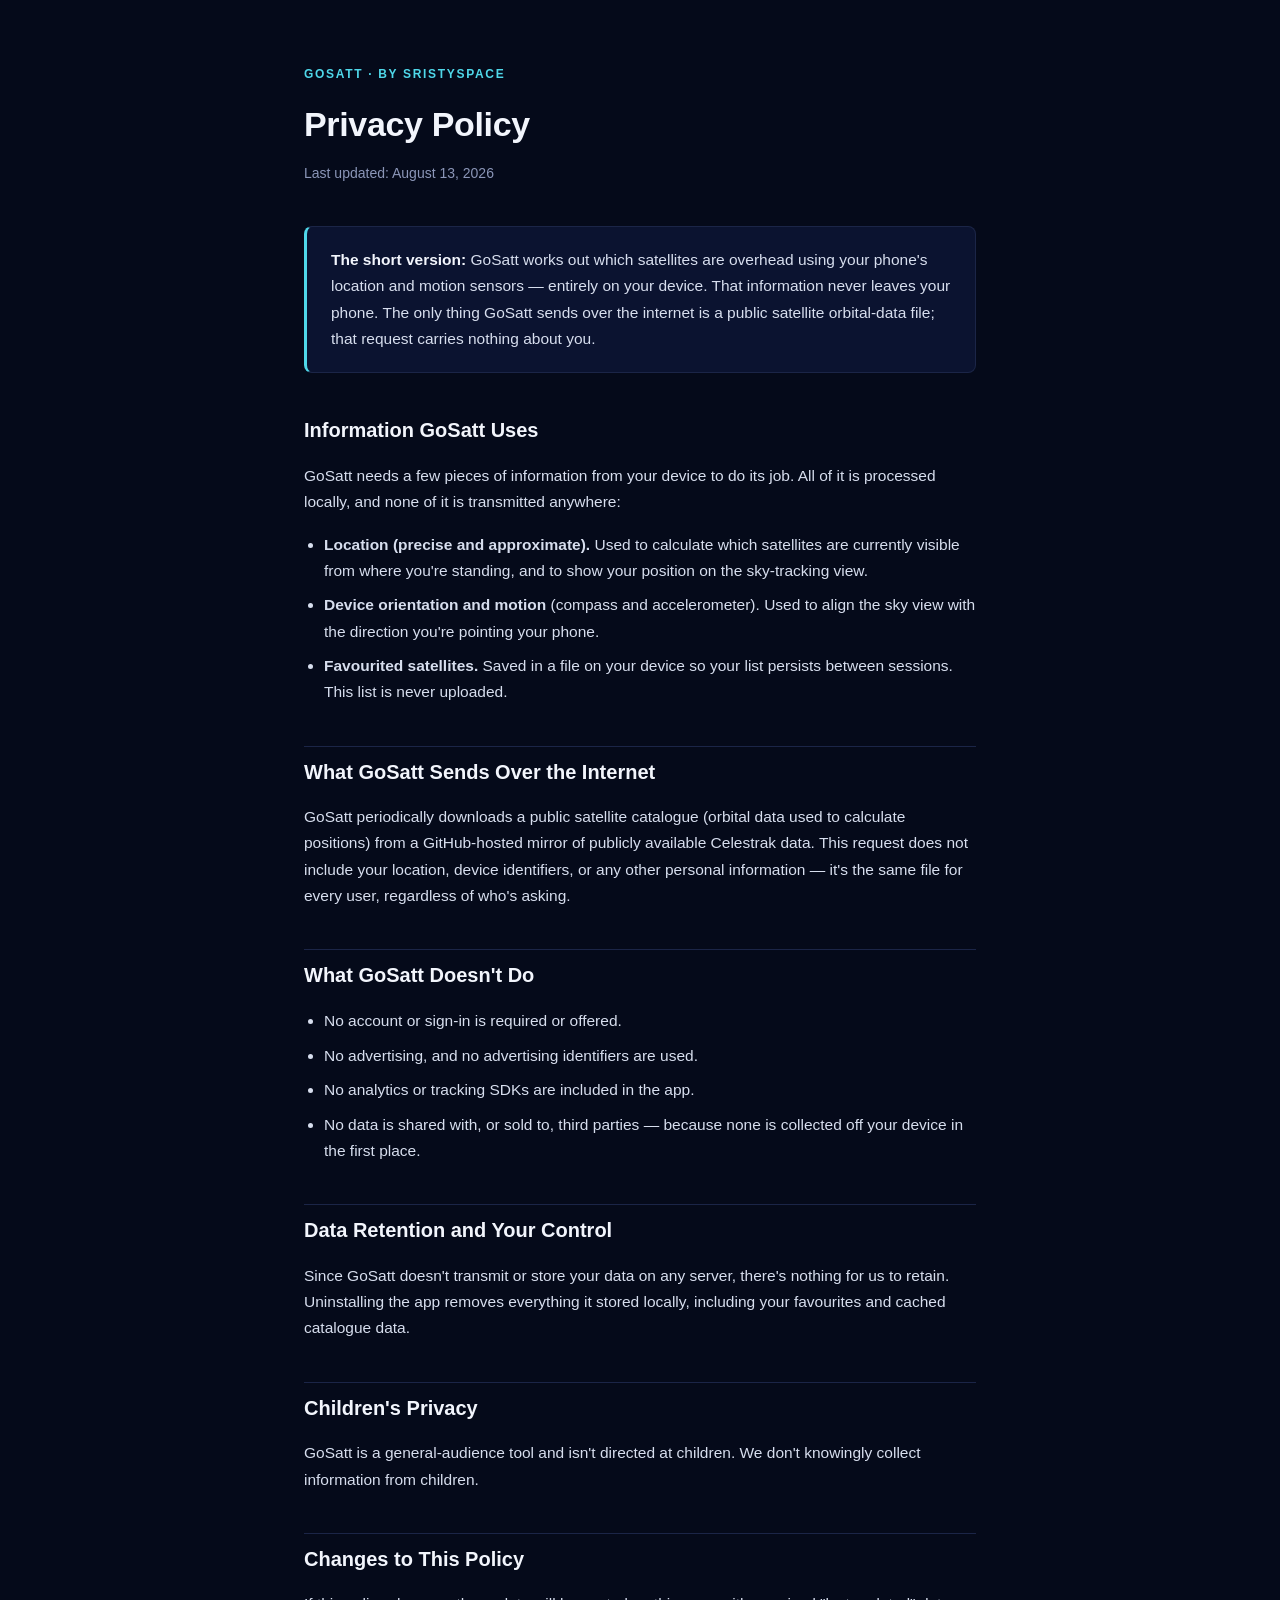
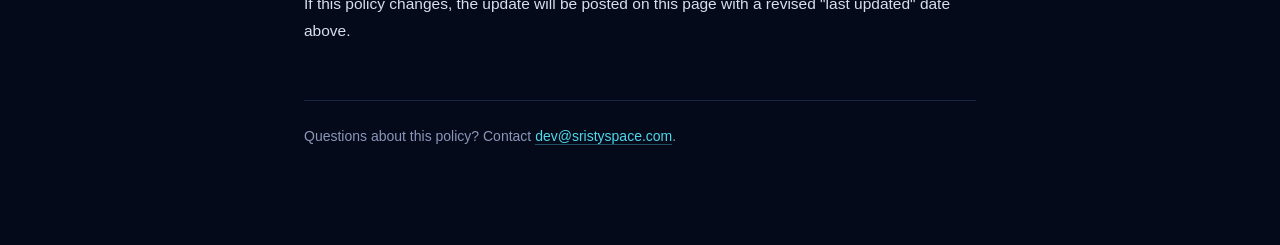
==== index.html @ cf812f9d "Add privacy policy page for GoSatt This file contains the privacy policy for GoSatt, detailing data " ====
<!DOCTYPE html>
<html lang="en">
<head>
<meta charset="UTF-8">
<meta name="viewport" content="width=device-width, initial-scale=1.0">
<title>GoSatt — Privacy Policy</title>
<style>
  :root {
    --bg: #050A1A;
    --panel: #0B1330;
    --text: #D7DEEE;
    --text-dim: #8B96B8;
    --accent: #4FD8EA;
    --border: #1B2547;
  }
  * { box-sizing: border-box; }
  body {
    margin: 0;
    background: var(--bg);
    color: var(--text);
    font-family: -apple-system, BlinkMacSystemFont, "Segoe UI", Roboto, Helvetica, Arial, sans-serif;
    line-height: 1.7;
    -webkit-font-smoothing: antialiased;
  }
  .wrap {
    max-width: 720px;
    margin: 0 auto;
    padding: 64px 24px 96px;
  }
  header { margin-bottom: 40px; }
  .eyebrow {
    text-transform: uppercase;
    letter-spacing: 0.14em;
    font-size: 12px;
    color: var(--accent);
    font-weight: 600;
    margin: 0 0 12px;
  }
  h1 {
    font-size: 34px;
    margin: 0 0 8px;
    color: #F2F5FC;
    letter-spacing: -0.01em;
  }
  .updated {
    color: var(--text-dim);
    font-size: 14px;
    margin: 0;
  }
  .callout {
    background: var(--panel);
    border: 1px solid var(--border);
    border-left: 3px solid var(--accent);
    border-radius: 8px;
    padding: 20px 24px;
    margin: 32px 0 40px;
    font-size: 16px;
  }
  .callout p { margin: 0; }
  .callout strong { color: #F2F5FC; }
  h2 {
    font-size: 20px;
    color: #F2F5FC;
    margin: 40px 0 12px;
    padding-top: 8px;
    border-top: 1px solid var(--border);
  }
  section:first-of-type h2 { border-top: none; padding-top: 0; }
  p, li { font-size: 15.5px; color: var(--text); }
  ul { padding-left: 20px; }
  li { margin-bottom: 8px; }
  a { color: var(--accent); text-decoration: none; border-bottom: 1px solid rgba(79,216,234,0.35); }
  a:hover { border-bottom-color: var(--accent); }
  footer {
    margin-top: 56px;
    padding-top: 24px;
    border-top: 1px solid var(--border);
    color: var(--text-dim);
    font-size: 14px;
  }
</style>
</head>
<body>
<div class="wrap">
  <header>
    <p class="eyebrow">GoSatt · by SristySpace</p>
    <h1>Privacy Policy</h1>
    <p class="updated">Last updated: August 13, 2026</p>
  </header>

  <div class="callout">
    <p><strong>The short version:</strong> GoSatt works out which satellites are overhead using your phone's location and motion sensors — entirely on your device. That information never leaves your phone. The only thing GoSatt sends over the internet is a public satellite orbital-data file; that request carries nothing about you.</p>
  </div>

  <section>
    <h2>Information GoSatt Uses</h2>
    <p>GoSatt needs a few pieces of information from your device to do its job. All of it is processed locally, and none of it is transmitted anywhere:</p>
    <ul>
      <li><strong>Location (precise and approximate).</strong> Used to calculate which satellites are currently visible from where you're standing, and to show your position on the sky-tracking view.</li>
      <li><strong>Device orientation and motion</strong> (compass and accelerometer). Used to align the sky view with the direction you're pointing your phone.</li>
      <li><strong>Favourited satellites.</strong> Saved in a file on your device so your list persists between sessions. This list is never uploaded.</li>
    </ul>
  </section>

  <section>
    <h2>What GoSatt Sends Over the Internet</h2>
    <p>GoSatt periodically downloads a public satellite catalogue (orbital data used to calculate positions) from a GitHub-hosted mirror of publicly available Celestrak data. This request does not include your location, device identifiers, or any other personal information — it's the same file for every user, regardless of who's asking.</p>
  </section>

  <section>
    <h2>What GoSatt Doesn't Do</h2>
    <ul>
      <li>No account or sign-in is required or offered.</li>
      <li>No advertising, and no advertising identifiers are used.</li>
      <li>No analytics or tracking SDKs are included in the app.</li>
      <li>No data is shared with, or sold to, third parties — because none is collected off your device in the first place.</li>
    </ul>
  </section>

  <section>
    <h2>Data Retention and Your Control</h2>
    <p>Since GoSatt doesn't transmit or store your data on any server, there's nothing for us to retain. Uninstalling the app removes everything it stored locally, including your favourites and cached catalogue data.</p>
  </section>

  <section>
    <h2>Children's Privacy</h2>
    <p>GoSatt is a general-audience tool and isn't directed at children. We don't knowingly collect information from children.</p>
  </section>

  <section>
    <h2>Changes to This Policy</h2>
    <p>If this policy changes, the update will be posted on this page with a revised "last updated" date above.</p>
  </section>

  <footer>
    Questions about this policy? Contact <a href="mailto:dev@sristyspace.com">dev@sristyspace.com</a>.
  </footer>
</div>
</body>
</html>
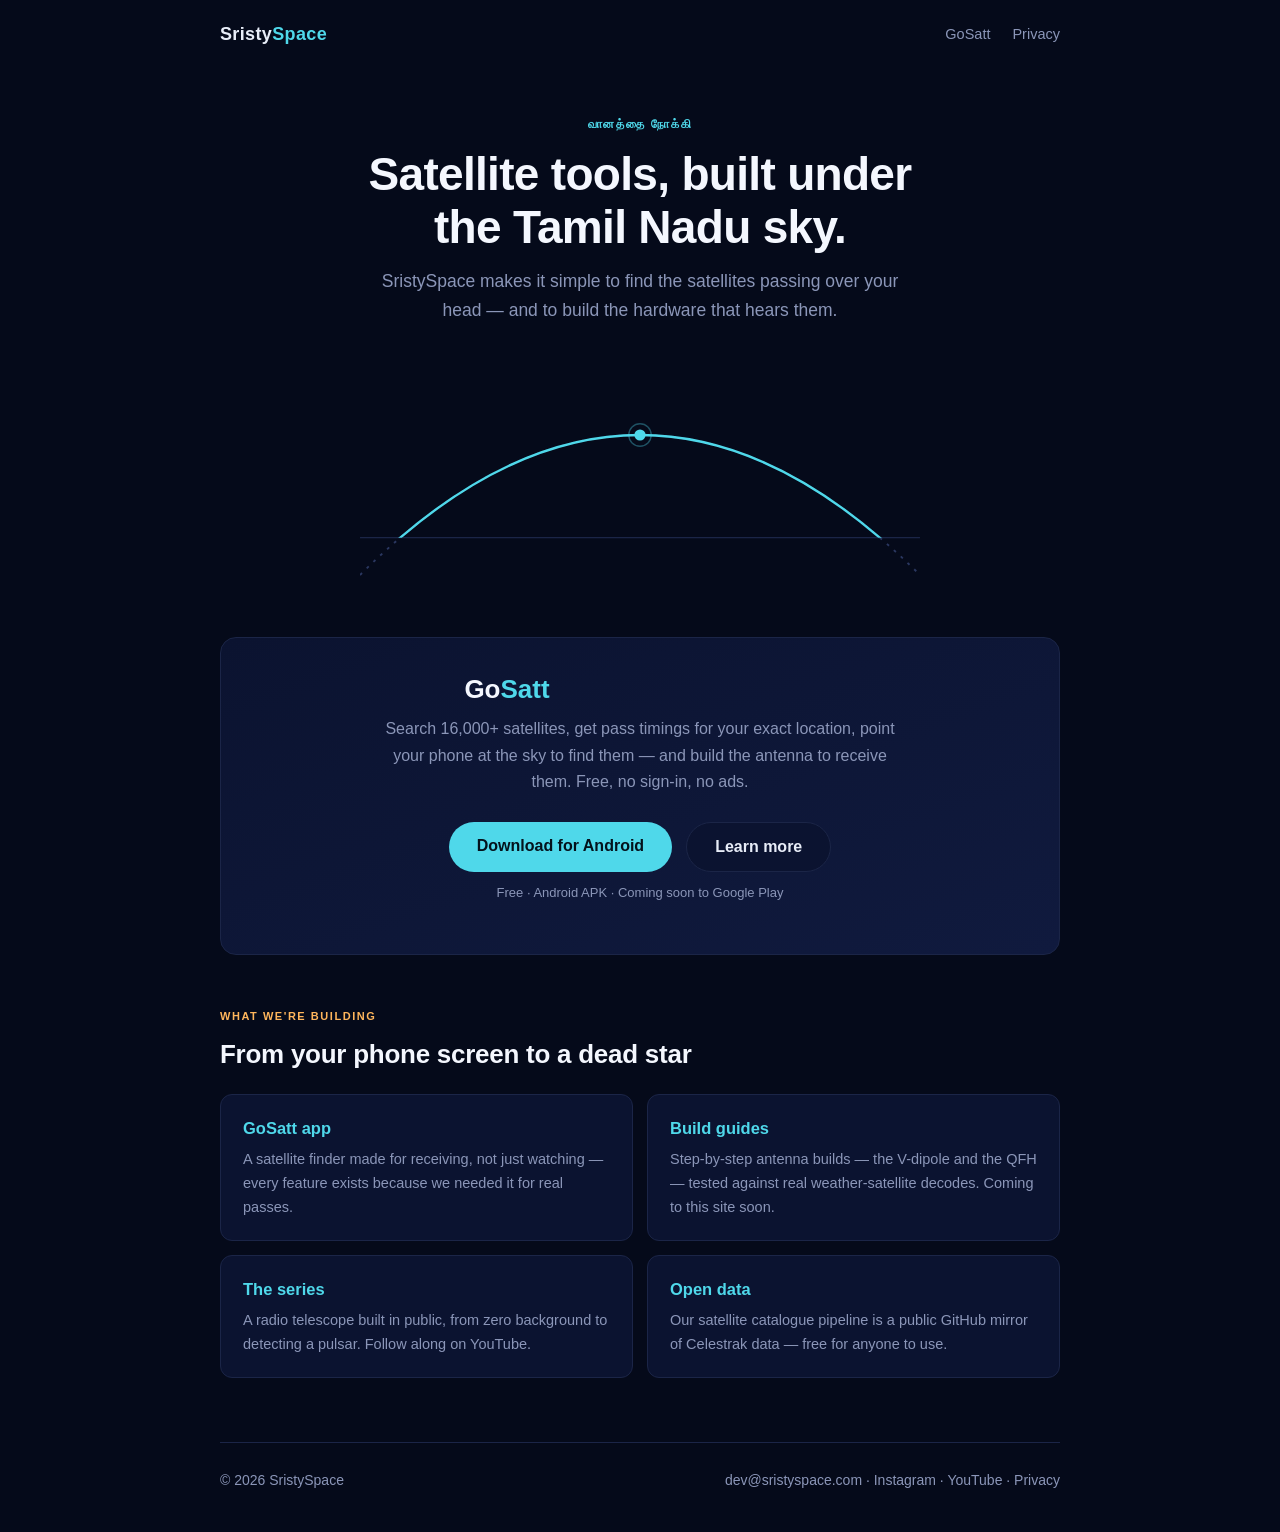
==== commit c8e89b42: "New SristySpace site: landing, GoSatt page, privacy policy" ====
--- a/index.html
+++ b/index.html
@@ -3,138 +3,103 @@
 <head>
 <meta charset="UTF-8">
 <meta name="viewport" content="width=device-width, initial-scale=1.0">
-<title>GoSatt — Privacy Policy</title>
-<style>
-  :root {
-    --bg: #050A1A;
-    --panel: #0B1330;
-    --text: #D7DEEE;
-    --text-dim: #8B96B8;
-    --accent: #4FD8EA;
-    --border: #1B2547;
-  }
-  * { box-sizing: border-box; }
-  body {
-    margin: 0;
-    background: var(--bg);
-    color: var(--text);
-    font-family: -apple-system, BlinkMacSystemFont, "Segoe UI", Roboto, Helvetica, Arial, sans-serif;
-    line-height: 1.7;
-    -webkit-font-smoothing: antialiased;
-  }
-  .wrap {
-    max-width: 720px;
-    margin: 0 auto;
-    padding: 64px 24px 96px;
-  }
-  header { margin-bottom: 40px; }
-  .eyebrow {
-    text-transform: uppercase;
-    letter-spacing: 0.14em;
-    font-size: 12px;
-    color: var(--accent);
-    font-weight: 600;
-    margin: 0 0 12px;
-  }
-  h1 {
-    font-size: 34px;
-    margin: 0 0 8px;
-    color: #F2F5FC;
-    letter-spacing: -0.01em;
-  }
-  .updated {
-    color: var(--text-dim);
-    font-size: 14px;
-    margin: 0;
-  }
-  .callout {
-    background: var(--panel);
-    border: 1px solid var(--border);
-    border-left: 3px solid var(--accent);
-    border-radius: 8px;
-    padding: 20px 24px;
-    margin: 32px 0 40px;
-    font-size: 16px;
-  }
-  .callout p { margin: 0; }
-  .callout strong { color: #F2F5FC; }
-  h2 {
-    font-size: 20px;
-    color: #F2F5FC;
-    margin: 40px 0 12px;
-    padding-top: 8px;
-    border-top: 1px solid var(--border);
-  }
-  section:first-of-type h2 { border-top: none; padding-top: 0; }
-  p, li { font-size: 15.5px; color: var(--text); }
-  ul { padding-left: 20px; }
-  li { margin-bottom: 8px; }
-  a { color: var(--accent); text-decoration: none; border-bottom: 1px solid rgba(79,216,234,0.35); }
-  a:hover { border-bottom-color: var(--accent); }
-  footer {
-    margin-top: 56px;
-    padding-top: 24px;
-    border-top: 1px solid var(--border);
-    color: var(--text-dim);
-    font-size: 14px;
-  }
-</style>
+<title>SristySpace — Satellite tools from Tamil Nadu</title>
+<meta name="description" content="SristySpace builds satellite tools and open hardware guides from Tamil Nadu. Download GoSatt — the free satellite finder and antenna builder app.">
+<meta name="theme-color" content="#050A1A">
+<meta property="og:title" content="SristySpace — Satellite tools from Tamil Nadu">
+<meta property="og:description" content="Download GoSatt — find satellites overhead, track them live, and build your own antenna.">
+<meta property="og:type" content="website">
+<link rel="stylesheet" href="styles.css">
 </head>
 <body>
 <div class="wrap">
-  <header>
-    <p class="eyebrow">GoSatt · by SristySpace</p>
-    <h1>Privacy Policy</h1>
-    <p class="updated">Last updated: August 13, 2026</p>
+
+  <nav>
+    <a class="wordmark" href="index.html">Sristy<span class="dot">Space</span></a>
+    <div class="nav-links">
+      <a href="gosatt.html">GoSatt</a>
+      <a href="privacy.html">Privacy</a>
+    </div>
+  </nav>
+
+  <header class="hero">
+    <span class="eyebrow" lang="ta">வானத்தை நோக்கி</span>
+    <h1>Satellite tools, built under<br>the Tamil Nadu sky.</h1>
+    <p class="lede">SristySpace makes it simple to find the satellites passing over your
+      head — and to build the hardware that hears them.</p>
+
+    <!-- The pass arc: same motif as GoSatt's sky tracker.
+         Dashed = below-horizon approach/descent tails, solid = the visible pass. -->
+    <svg class="arc" viewBox="0 0 600 250" aria-hidden="true" role="presentation">
+      <defs>
+        <clipPath id="aboveHorizon"><rect x="0" y="0" width="600" height="200"/></clipPath>
+      </defs>
+      <line x1="0" y1="200" x2="600" y2="200" stroke="#1B2547" stroke-width="1.5"/>
+      <path d="M 0 240 Q 300 -60 600 240" fill="none" stroke="#2A3760"
+            stroke-width="2" stroke-dasharray="3 7"/>
+      <path d="M 0 240 Q 300 -60 600 240" fill="none" stroke="#4FD8EA"
+            stroke-width="2.5" clip-path="url(#aboveHorizon)"/>
+      <circle class="sat-dot" cx="300" cy="90" r="6" fill="#4FD8EA"/>
+      <circle cx="300" cy="90" r="12" fill="none" stroke="#4FD8EA"
+              stroke-opacity="0.35" stroke-width="1.5"/>
+    </svg>
   </header>
 
-  <div class="callout">
-    <p><strong>The short version:</strong> GoSatt works out which satellites are overhead using your phone's location and motion sensors — entirely on your device. That information never leaves your phone. The only thing GoSatt sends over the internet is a public satellite orbital-data file; that request carries nothing about you.</p>
-  </div>
-
   <section>
-    <h2>Information GoSatt Uses</h2>
-    <p>GoSatt needs a few pieces of information from your device to do its job. All of it is processed locally, and none of it is transmitted anywhere:</p>
-    <ul>
-      <li><strong>Location (precise and approximate).</strong> Used to calculate which satellites are currently visible from where you're standing, and to show your position on the sky-tracking view.</li>
-      <li><strong>Device orientation and motion</strong> (compass and accelerometer). Used to align the sky view with the direction you're pointing your phone.</li>
-      <li><strong>Favourited satellites.</strong> Saved in a file on your device so your list persists between sessions. This list is never uploaded.</li>
-    </ul>
+    <div class="spotlight">
+      <p class="app-name">Go<span class="tt">Satt</span></p>
+      <p>Search 16,000+ satellites, get pass timings for your exact location,
+         point your phone at the sky to find them — and build the antenna
+         to receive them. Free, no sign-in, no ads.</p>
+      <div class="btn-row">
+        <a class="btn btn-primary"
+           href="https://github.com/sristyspace-tech/gosatt-releases/releases/latest/download/gosatt.apk">
+          Download for Android</a>
+        <a class="btn btn-secondary" href="gosatt.html">Learn more</a>
+      </div>
+      <p class="btn-note">Free · Android APK · Coming soon to Google Play</p>
+    </div>
   </section>
 
   <section>
-    <h2>What GoSatt Sends Over the Internet</h2>
-    <p>GoSatt periodically downloads a public satellite catalogue (orbital data used to calculate positions) from a GitHub-hosted mirror of publicly available Celestrak data. This request does not include your location, device identifiers, or any other personal information — it's the same file for every user, regardless of who's asking.</p>
-  </section>
-
-  <section>
-    <h2>What GoSatt Doesn't Do</h2>
-    <ul>
-      <li>No account or sign-in is required or offered.</li>
-      <li>No advertising, and no advertising identifiers are used.</li>
-      <li>No analytics or tracking SDKs are included in the app.</li>
-      <li>No data is shared with, or sold to, third parties — because none is collected off your device in the first place.</li>
-    </ul>
-  </section>
-
-  <section>
-    <h2>Data Retention and Your Control</h2>
-    <p>Since GoSatt doesn't transmit or store your data on any server, there's nothing for us to retain. Uninstalling the app removes everything it stored locally, including your favourites and cached catalogue data.</p>
-  </section>
-
-  <section>
-    <h2>Children's Privacy</h2>
-    <p>GoSatt is a general-audience tool and isn't directed at children. We don't knowingly collect information from children.</p>
-  </section>
-
-  <section>
-    <h2>Changes to This Policy</h2>
-    <p>If this policy changes, the update will be posted on this page with a revised "last updated" date above.</p>
+    <div class="section-label">What we're building</div>
+    <h2>From your phone screen to a dead star</h2>
+    <div class="grid">
+      <div class="card">
+        <h3>GoSatt app</h3>
+        <p>A satellite finder made for receiving, not just watching — every
+           feature exists because we needed it for real passes.</p>
+      </div>
+      <div class="card">
+        <h3>Build guides</h3>
+        <p>Step-by-step antenna builds — the V-dipole and the QFH — tested
+           against real weather-satellite decodes. Coming to this site soon.</p>
+      </div>
+      <div class="card">
+        <h3>The series</h3>
+        <p>A radio telescope built in public, from zero background to
+           detecting a pulsar. Follow along on YouTube.</p>
+      </div>
+      <div class="card">
+        <h3>Open data</h3>
+        <p>Our satellite catalogue pipeline is a public GitHub mirror of
+           Celestrak data — free for anyone to use.</p>
+      </div>
+    </div>
   </section>
 
   <footer>
-    Questions about this policy? Contact <a href="mailto:dev@sristyspace.com">dev@sristyspace.com</a>.
+    <div class="foot-row">
+      <span>© 2026 SristySpace</span>
+      <span>
+        <a href="mailto:dev@sristyspace.com">dev@sristyspace.com</a> ·
+        <a href="https://instagram.com/schrodingertamil" rel="noopener">Instagram</a> ·
+        <a href="#" data-todo="youtube-channel-url">YouTube</a> ·
+        <a href="privacy.html">Privacy</a>
+      </span>
+    </div>
   </footer>
+
 </div>
 </body>
 </html>
--- a/styles.css
+++ b/styles.css
@@ -0,0 +1,309 @@
+/* SristySpace — shared styles
+   Palette extends the GoSatt app itself: deep-space navy + cyan glow.
+   Amber is the secondary accent (the QFH small-loop colour). */
+
+:root {
+  --bg: #050A1A;
+  --panel: #0B1330;
+  --panel-2: #101A3E;
+  --border: #1B2547;
+  --ink: #E8EDF8;
+  --dim: #8B96B8;
+  --cyan: #4FD8EA;
+  --cyan-soft: rgba(79, 216, 234, 0.14);
+  --amber: #FFB65C;
+  --radius: 12px;
+  --maxw: 880px;
+}
+
+* { box-sizing: border-box; }
+
+html { scroll-behavior: smooth; }
+
+body {
+  margin: 0;
+  background: var(--bg);
+  color: var(--ink);
+  font-family: -apple-system, BlinkMacSystemFont, "Segoe UI", Roboto,
+    "Noto Sans Tamil", "Noto Sans", Helvetica, Arial, sans-serif;
+  line-height: 1.65;
+  -webkit-font-smoothing: antialiased;
+}
+
+.wrap {
+  max-width: var(--maxw);
+  margin: 0 auto;
+  padding: 0 20px;
+}
+
+/* ---------- Nav ---------- */
+nav {
+  display: flex;
+  align-items: center;
+  justify-content: space-between;
+  padding: 20px 0;
+}
+
+.wordmark {
+  font-weight: 700;
+  font-size: 18px;
+  letter-spacing: 0.02em;
+  color: var(--ink);
+  text-decoration: none;
+}
+.wordmark .dot { color: var(--cyan); }
+
+.nav-links { display: flex; gap: 22px; }
+.nav-links a {
+  color: var(--dim);
+  text-decoration: none;
+  font-size: 14.5px;
+}
+.nav-links a:hover, .nav-links a:focus-visible { color: var(--cyan); }
+
+/* ---------- Hero ---------- */
+.hero {
+  text-align: center;
+  padding: 40px 0 8px;
+}
+
+.eyebrow {
+  display: inline-block;
+  text-transform: uppercase;
+  letter-spacing: 0.16em;
+  font-size: 11.5px;
+  font-weight: 600;
+  color: var(--cyan);
+  margin-bottom: 14px;
+}
+
+h1 {
+  font-size: clamp(30px, 6vw, 46px);
+  line-height: 1.15;
+  letter-spacing: -0.015em;
+  margin: 0 0 14px;
+  color: #F4F7FE;
+}
+
+.lede {
+  color: var(--dim);
+  font-size: clamp(15.5px, 2.5vw, 17.5px);
+  max-width: 560px;
+  margin: 0 auto 26px;
+}
+
+/* Pass-arc: the sky-view motif from the GoSatt tracker.
+   Dashed full arc = the below-horizon tails; solid clipped arc = the visible pass. */
+.arc {
+  display: block;
+  width: min(560px, 92%);
+  margin: 4px auto 0;
+}
+
+@keyframes satPulse {
+  0%, 100% { opacity: 1; }
+  50% { opacity: 0.45; }
+}
+.sat-dot { animation: satPulse 2.6s ease-in-out infinite; }
+
+@media (prefers-reduced-motion: reduce) {
+  html { scroll-behavior: auto; }
+  .sat-dot { animation: none; }
+}
+
+/* ---------- Buttons ---------- */
+.btn-row {
+  display: flex;
+  gap: 14px;
+  justify-content: center;
+  flex-wrap: wrap;
+  margin: 26px 0 10px;
+}
+
+.btn {
+  display: inline-block;
+  padding: 14px 28px;
+  border-radius: 999px;
+  font-size: 16px;
+  font-weight: 600;
+  text-decoration: none;
+  min-height: 48px;
+  line-height: 1.3;
+}
+
+.btn-primary {
+  background: var(--cyan);
+  color: #04121C;
+}
+.btn-primary:hover, .btn-primary:focus-visible {
+  background: #6BE2F1;
+}
+
+.btn-secondary {
+  border: 1px solid var(--border);
+  color: var(--ink);
+  background: var(--panel);
+}
+.btn-secondary:hover, .btn-secondary:focus-visible {
+  border-color: var(--cyan);
+  color: var(--cyan);
+}
+
+.btn-note {
+  color: var(--dim);
+  font-size: 13px;
+  margin-top: 6px;
+}
+
+/* ---------- Sections ---------- */
+section { padding: 44px 0 8px; }
+
+h2 {
+  font-size: clamp(21px, 3.6vw, 26px);
+  margin: 0 0 18px;
+  color: #F4F7FE;
+  letter-spacing: -0.01em;
+}
+
+.section-label {
+  text-transform: uppercase;
+  letter-spacing: 0.14em;
+  font-size: 11px;
+  font-weight: 600;
+  color: var(--amber);
+  margin-bottom: 8px;
+}
+
+/* ---------- Cards / feature grid ---------- */
+.grid {
+  display: grid;
+  gap: 14px;
+  grid-template-columns: 1fr;
+}
+@media (min-width: 620px) {
+  .grid { grid-template-columns: 1fr 1fr; }
+}
+
+.card {
+  background: var(--panel);
+  border: 1px solid var(--border);
+  border-radius: var(--radius);
+  padding: 20px 22px;
+}
+.card h3 {
+  margin: 0 0 6px;
+  font-size: 16.5px;
+  color: var(--cyan);
+}
+.card p {
+  margin: 0;
+  color: var(--dim);
+  font-size: 14.5px;
+}
+
+/* ---------- Product spotlight (landing) ---------- */
+.spotlight {
+  background: linear-gradient(160deg, var(--panel) 0%, var(--panel-2) 100%);
+  border: 1px solid var(--border);
+  border-radius: 16px;
+  padding: 30px 26px;
+  text-align: center;
+}
+.spotlight .app-name {
+  font-size: 26px;
+  font-weight: 700;
+  color: #F4F7FE;
+  margin: 0 0 6px;
+}
+.spotlight .app-name .tt { color: var(--cyan); }
+.spotlight p { color: var(--dim); max-width: 520px; margin: 0 auto 20px; }
+
+/* ---------- Install steps ---------- */
+.steps { counter-reset: step; padding: 0; margin: 0; list-style: none; }
+.steps li {
+  counter-increment: step;
+  position: relative;
+  padding: 0 0 22px 52px;
+}
+.steps li::before {
+  content: counter(step);
+  position: absolute;
+  left: 0; top: 0;
+  width: 34px; height: 34px;
+  border-radius: 50%;
+  background: var(--cyan-soft);
+  border: 1px solid var(--cyan);
+  color: var(--cyan);
+  font-weight: 700;
+  font-size: 15px;
+  display: flex;
+  align-items: center;
+  justify-content: center;
+}
+.steps li:not(:last-child)::after {
+  content: "";
+  position: absolute;
+  left: 16.5px; top: 38px; bottom: 4px;
+  width: 1px;
+  background: var(--border);
+}
+.steps .ta {
+  display: block;
+  color: var(--ink);
+  font-size: 15.5px;
+  margin-bottom: 2px;
+}
+.steps .en {
+  display: block;
+  color: var(--dim);
+  font-size: 13.5px;
+}
+
+/* ---------- Callout ---------- */
+.callout {
+  background: var(--panel);
+  border: 1px solid var(--border);
+  border-left: 3px solid var(--amber);
+  border-radius: 8px;
+  padding: 16px 20px;
+  color: var(--dim);
+  font-size: 14.5px;
+}
+.callout strong { color: var(--ink); }
+.callout a { color: var(--cyan); }
+
+/* ---------- Prose (privacy page) ---------- */
+.prose h2 {
+  font-size: 19px;
+  margin: 34px 0 10px;
+  padding-top: 10px;
+  border-top: 1px solid var(--border);
+}
+.prose section:first-of-type h2 { border-top: none; padding-top: 0; }
+.prose p, .prose li { font-size: 15.5px; }
+.prose ul { padding-left: 20px; }
+.prose li { margin-bottom: 8px; }
+.prose a { color: var(--cyan); text-decoration: none; border-bottom: 1px solid rgba(79,216,234,0.35); }
+.prose a:hover { border-bottom-color: var(--cyan); }
+
+/* ---------- Footer ---------- */
+footer {
+  margin-top: 56px;
+  border-top: 1px solid var(--border);
+  padding: 26px 0 40px;
+  color: var(--dim);
+  font-size: 14px;
+}
+footer .foot-row {
+  display: flex;
+  justify-content: space-between;
+  gap: 16px;
+  flex-wrap: wrap;
+}
+footer a { color: var(--dim); text-decoration: none; }
+footer a:hover, footer a:focus-visible { color: var(--cyan); }
+
+a:focus-visible, .btn:focus-visible {
+  outline: 2px solid var(--cyan);
+  outline-offset: 3px;
+}
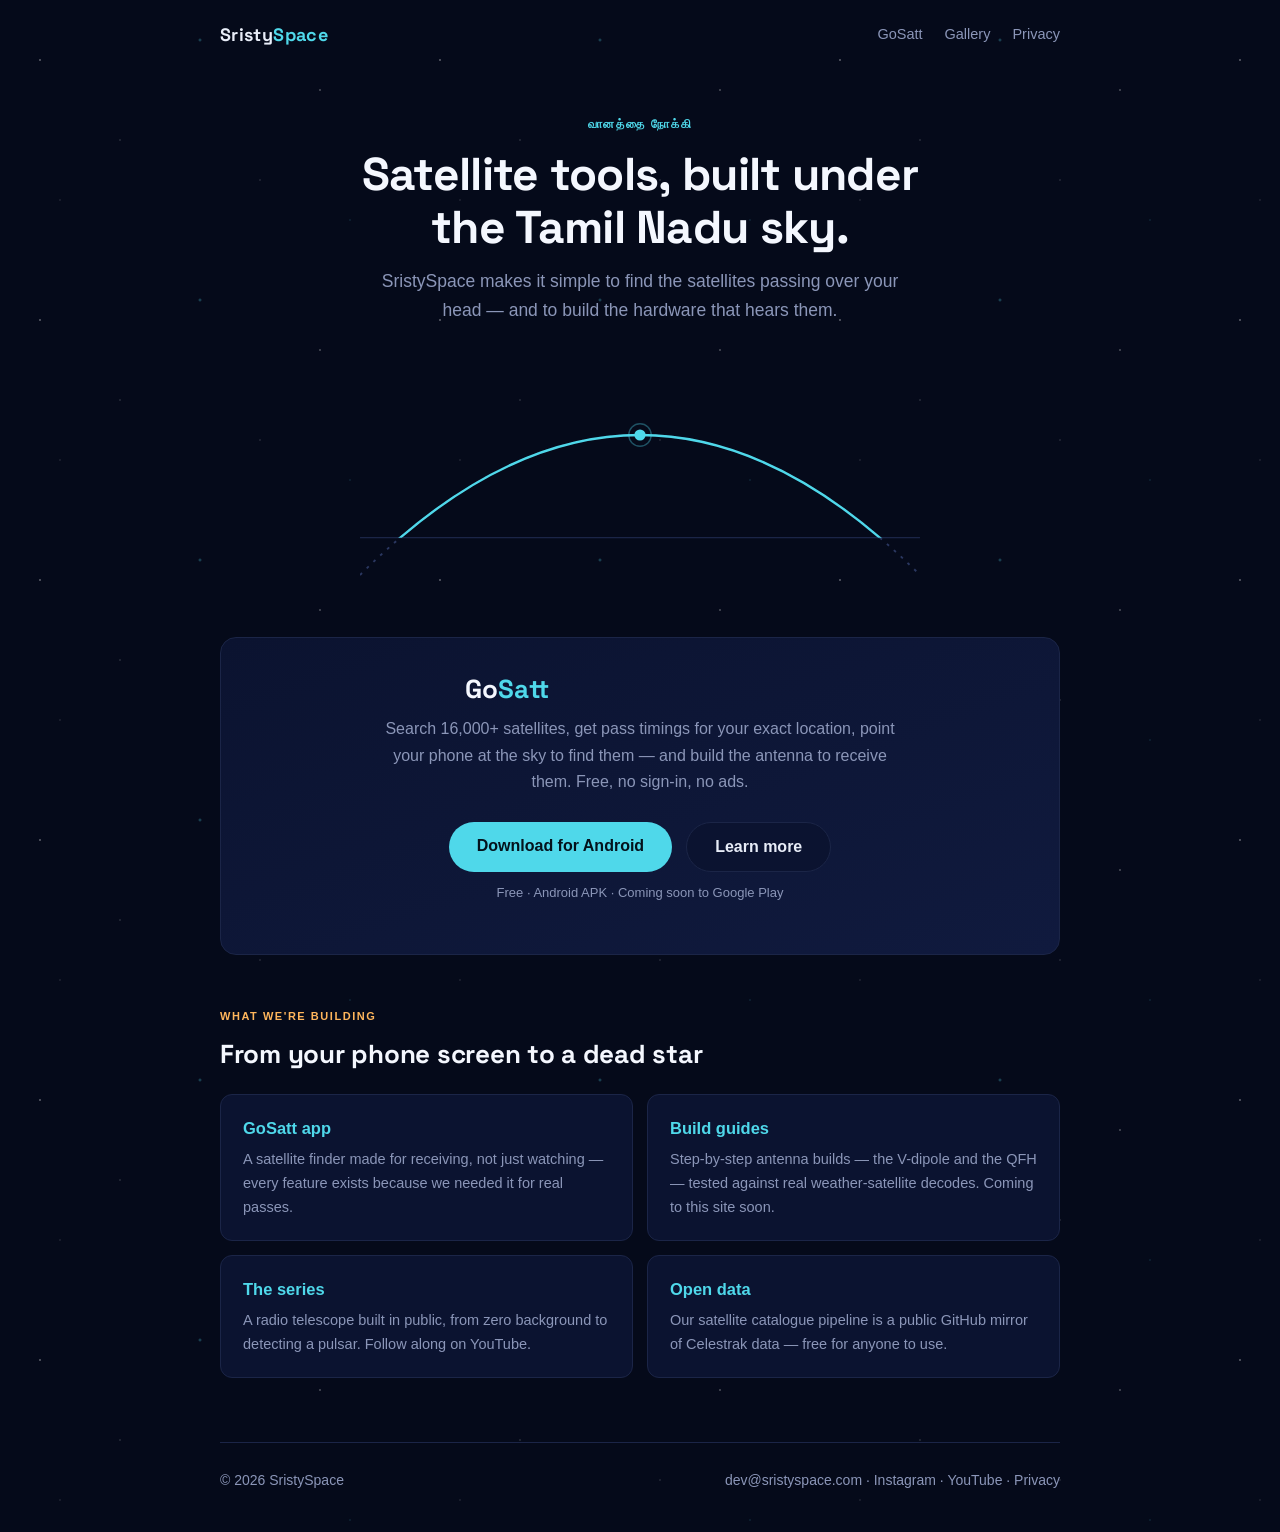
==== commit 9e229413: "added satellite images" ====
--- a/index.html
+++ b/index.html
@@ -9,6 +9,9 @@
 <meta property="og:title" content="SristySpace — Satellite tools from Tamil Nadu">
 <meta property="og:description" content="Download GoSatt — find satellites overhead, track them live, and build your own antenna.">
 <meta property="og:type" content="website">
+<link rel="preconnect" href="https://fonts.googleapis.com">
+<link rel="preconnect" href="https://fonts.gstatic.com" crossorigin>
+<link href="https://fonts.googleapis.com/css2?family=Space+Grotesk:wght@500;600;700&display=swap" rel="stylesheet">
 <link rel="stylesheet" href="styles.css">
 </head>
 <body>
@@ -18,6 +21,7 @@
     <a class="wordmark" href="index.html">Sristy<span class="dot">Space</span></a>
     <div class="nav-links">
       <a href="gosatt.html">GoSatt</a>
+      <a href="gallery.html">Gallery</a>
       <a href="privacy.html">Privacy</a>
     </div>
   </nav>
@@ -102,4 +106,4 @@
 
 </div>
 </body>
-</html>
+</html>
--- a/styles.css
+++ b/styles.css
@@ -22,12 +22,27 @@
 
 body {
   margin: 0;
-  background: var(--bg);
+  background-color: var(--bg);
+  background-image:
+    radial-gradient(1.5px 1.5px at 40px 60px, rgba(255,255,255,0.5), transparent),
+    radial-gradient(1px 1px at 120px 140px, rgba(255,255,255,0.35), transparent),
+    radial-gradient(2px 2px at 200px 40px, rgba(79,216,234,0.4), transparent),
+    radial-gradient(1px 1px at 260px 180px, rgba(255,255,255,0.3), transparent),
+    radial-gradient(1.5px 1.5px at 320px 90px, rgba(255,255,255,0.4), transparent),
+    radial-gradient(1px 1px at 60px 200px, rgba(255,255,255,0.25), transparent),
+    radial-gradient(1px 1px at 350px 220px, rgba(79,216,234,0.3), transparent);
+  background-repeat: repeat;
+  background-size: 400px 260px;
   color: var(--ink);
   font-family: -apple-system, BlinkMacSystemFont, "Segoe UI", Roboto,
     "Noto Sans Tamil", "Noto Sans", Helvetica, Arial, sans-serif;
   line-height: 1.65;
   -webkit-font-smoothing: antialiased;
+}
+
+.display-font, h1, h2, .wordmark, .app-name {
+  font-family: "Space Grotesk", -apple-system, BlinkMacSystemFont, "Segoe UI",
+    Roboto, Helvetica, Arial, sans-serif;
 }
 
 .wrap {
@@ -307,3 +322,100 @@
   outline: 2px solid var(--cyan);
   outline-offset: 3px;
 }
+
+/* ---------- Gallery ---------- */
+.gallery-grid {
+  display: grid;
+  grid-template-columns: repeat(auto-fill, minmax(240px, 1fr));
+  gap: 16px;
+}
+
+.gallery-item {
+  background: var(--panel);
+  border: 1px solid var(--border);
+  border-radius: var(--radius);
+  overflow: hidden;
+  cursor: pointer;
+  transition: border-color 0.15s ease;
+  padding: 0;
+  text-align: left;
+  font: inherit;
+  color: inherit;
+  display: block;
+  width: 100%;
+}
+.gallery-item:hover, .gallery-item:focus-visible {
+  border-color: var(--cyan);
+}
+.gallery-item img {
+  width: 100%;
+  height: 190px;
+  object-fit: cover;
+  display: block;
+  background: var(--panel-2);
+}
+.gallery-caption {
+  padding: 12px 14px;
+}
+.gallery-caption .sat-name {
+  color: var(--cyan);
+  font-weight: 600;
+  font-size: 14.5px;
+  display: block;
+}
+.gallery-caption .meta {
+  color: var(--dim);
+  font-size: 12.5px;
+  margin-top: 2px;
+}
+
+.gallery-empty {
+  border: 1px dashed var(--border);
+  border-radius: var(--radius);
+  padding: 48px 24px;
+  text-align: center;
+  color: var(--dim);
+}
+.gallery-empty svg { margin-bottom: 12px; opacity: 0.6; }
+.gallery-empty p { margin: 0; font-size: 15px; }
+
+/* Lightbox */
+.lightbox {
+  display: none;
+  position: fixed;
+  inset: 0;
+  background: rgba(2, 5, 14, 0.92);
+  z-index: 100;
+  align-items: center;
+  justify-content: center;
+  padding: 24px;
+}
+.lightbox.open { display: flex; }
+.lightbox img {
+  max-width: min(900px, 92vw);
+  max-height: 78vh;
+  border-radius: 8px;
+  border: 1px solid var(--border);
+}
+.lightbox-caption {
+  position: absolute;
+  bottom: 28px;
+  left: 0; right: 0;
+  text-align: center;
+  color: var(--dim);
+  font-size: 14px;
+  padding: 0 16px;
+}
+.lightbox-close {
+  position: absolute;
+  top: 20px; right: 20px;
+  background: none;
+  border: 1px solid var(--border);
+  color: var(--ink);
+  width: 44px; height: 44px;
+  border-radius: 50%;
+  font-size: 22px;
+  cursor: pointer;
+  line-height: 1;
+}
+.lightbox-close:hover, .lightbox-close:focus-visible { border-color: var(--cyan); color: var(--cyan); }
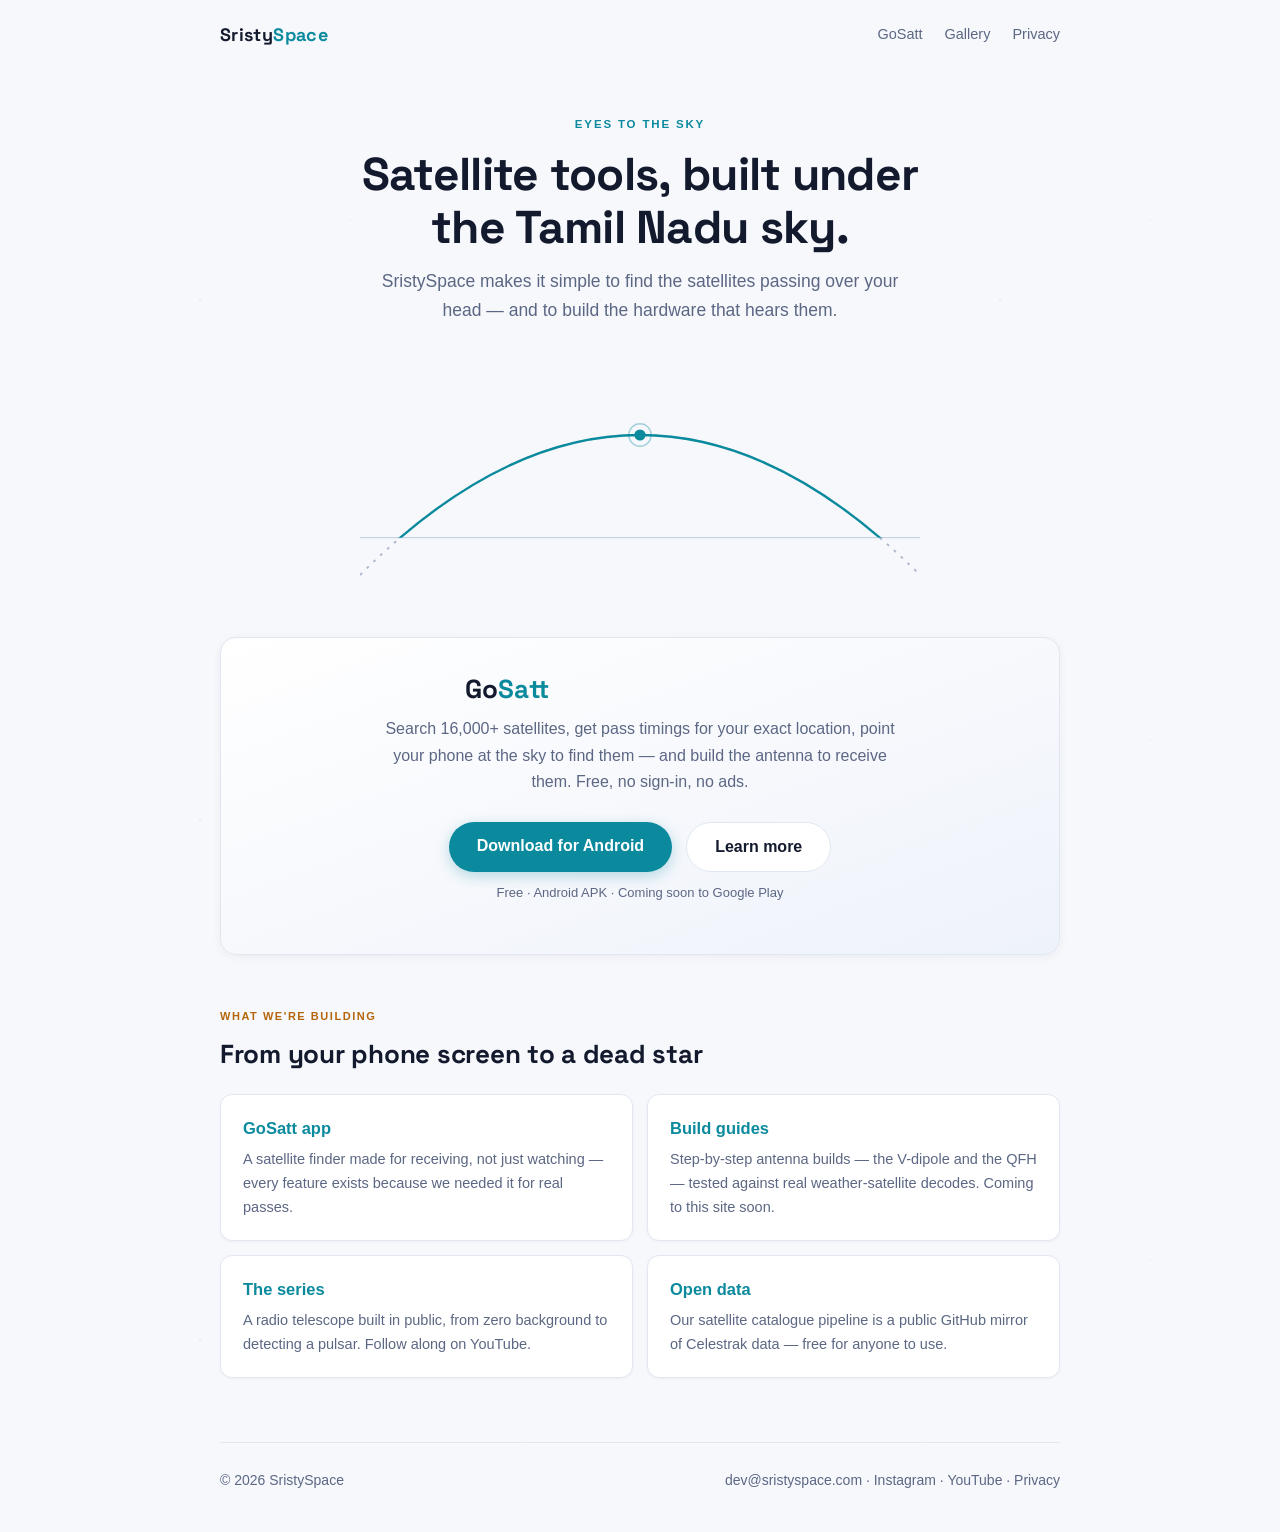
==== commit 95a1054e: "changed to night mode and chagned the language" ====
--- a/index.html
+++ b/index.html
@@ -5,7 +5,7 @@
 <meta name="viewport" content="width=device-width, initial-scale=1.0">
 <title>SristySpace — Satellite tools from Tamil Nadu</title>
 <meta name="description" content="SristySpace builds satellite tools and open hardware guides from Tamil Nadu. Download GoSatt — the free satellite finder and antenna builder app.">
-<meta name="theme-color" content="#050A1A">
+<meta name="theme-color" content="#F6F8FC">
 <meta property="og:title" content="SristySpace — Satellite tools from Tamil Nadu">
 <meta property="og:description" content="Download GoSatt — find satellites overhead, track them live, and build your own antenna.">
 <meta property="og:type" content="website">
@@ -27,7 +27,7 @@
   </nav>
 
   <header class="hero">
-    <span class="eyebrow" lang="ta">வானத்தை நோக்கி</span>
+    <span class="eyebrow">Eyes to the Sky</span>
     <h1>Satellite tools, built under<br>the Tamil Nadu sky.</h1>
     <p class="lede">SristySpace makes it simple to find the satellites passing over your
       head — and to build the hardware that hears them.</p>
@@ -38,13 +38,13 @@
       <defs>
         <clipPath id="aboveHorizon"><rect x="0" y="0" width="600" height="200"/></clipPath>
       </defs>
-      <line x1="0" y1="200" x2="600" y2="200" stroke="#1B2547" stroke-width="1.5"/>
-      <path d="M 0 240 Q 300 -60 600 240" fill="none" stroke="#2A3760"
+      <line x1="0" y1="200" x2="600" y2="200" stroke="#C9D2E3" stroke-width="1.5"/>
+      <path d="M 0 240 Q 300 -60 600 240" fill="none" stroke="#AEB8CC"
             stroke-width="2" stroke-dasharray="3 7"/>
-      <path d="M 0 240 Q 300 -60 600 240" fill="none" stroke="#4FD8EA"
+      <path d="M 0 240 Q 300 -60 600 240" fill="none" stroke="#0B8A9E"
             stroke-width="2.5" clip-path="url(#aboveHorizon)"/>
-      <circle class="sat-dot" cx="300" cy="90" r="6" fill="#4FD8EA"/>
-      <circle cx="300" cy="90" r="12" fill="none" stroke="#4FD8EA"
+      <circle class="sat-dot" cx="300" cy="90" r="6" fill="#0B8A9E"/>
+      <circle cx="300" cy="90" r="12" fill="none" stroke="#0B8A9E"
               stroke-opacity="0.35" stroke-width="1.5"/>
     </svg>
   </header>
--- a/styles.css
+++ b/styles.css
@@ -1,17 +1,18 @@
-/* SristySpace — shared styles
-   Palette extends the GoSatt app itself: deep-space navy + cyan glow.
-   Amber is the secondary accent (the QFH small-loop colour). */
+/* SristySpace — shared styles (light mode)
+   Palette: soft blue-white background, deep teal-cyan + amber accents,
+   navy ink text. Same structure as the dark version, recalibrated for
+   contrast on a light background. */
 
 :root {
-  --bg: #050A1A;
-  --panel: #0B1330;
-  --panel-2: #101A3E;
-  --border: #1B2547;
-  --ink: #E8EDF8;
-  --dim: #8B96B8;
-  --cyan: #4FD8EA;
-  --cyan-soft: rgba(79, 216, 234, 0.14);
-  --amber: #FFB65C;
+  --bg: #F6F8FC;
+  --panel: #FFFFFF;
+  --panel-2: #EEF2FA;
+  --border: #E1E7F1;
+  --ink: #131A2E;
+  --dim: #5C6784;
+  --cyan: #0B8A9E;
+  --cyan-soft: rgba(11, 138, 158, 0.10);
+  --amber: #B5650A;
   --radius: 12px;
   --maxw: 880px;
 }
@@ -24,18 +25,18 @@
   margin: 0;
   background-color: var(--bg);
   background-image:
-    radial-gradient(1.5px 1.5px at 40px 60px, rgba(255,255,255,0.5), transparent),
-    radial-gradient(1px 1px at 120px 140px, rgba(255,255,255,0.35), transparent),
-    radial-gradient(2px 2px at 200px 40px, rgba(79,216,234,0.4), transparent),
-    radial-gradient(1px 1px at 260px 180px, rgba(255,255,255,0.3), transparent),
-    radial-gradient(1.5px 1.5px at 320px 90px, rgba(255,255,255,0.4), transparent),
-    radial-gradient(1px 1px at 60px 200px, rgba(255,255,255,0.25), transparent),
-    radial-gradient(1px 1px at 350px 220px, rgba(79,216,234,0.3), transparent);
+    radial-gradient(1px 1px at 40px 60px, rgba(19,26,46,0.09), transparent),
+    radial-gradient(1px 1px at 120px 140px, rgba(19,26,46,0.06), transparent),
+    radial-gradient(1.5px 1.5px at 200px 40px, rgba(11,138,158,0.14), transparent),
+    radial-gradient(1px 1px at 260px 180px, rgba(19,26,46,0.05), transparent),
+    radial-gradient(1px 1px at 320px 90px, rgba(19,26,46,0.07), transparent),
+    radial-gradient(1px 1px at 60px 200px, rgba(19,26,46,0.05), transparent),
+    radial-gradient(1px 1px at 350px 220px, rgba(11,138,158,0.12), transparent);
   background-repeat: repeat;
   background-size: 400px 260px;
   color: var(--ink);
   font-family: -apple-system, BlinkMacSystemFont, "Segoe UI", Roboto,
-    "Noto Sans Tamil", "Noto Sans", Helvetica, Arial, sans-serif;
+    "Noto Sans", Helvetica, Arial, sans-serif;
   line-height: 1.65;
   -webkit-font-smoothing: antialiased;
 }
@@ -97,7 +98,7 @@
   line-height: 1.15;
   letter-spacing: -0.015em;
   margin: 0 0 14px;
-  color: #F4F7FE;
+  color: var(--ink);
 }
 
 .lede {
@@ -148,10 +149,11 @@
 
 .btn-primary {
   background: var(--cyan);
-  color: #04121C;
+  color: #FFFFFF;
+  box-shadow: 0 4px 14px rgba(11, 138, 158, 0.28);
 }
 .btn-primary:hover, .btn-primary:focus-visible {
-  background: #6BE2F1;
+  background: #086F80;
 }
 
 .btn-secondary {
@@ -176,7 +178,7 @@
 h2 {
   font-size: clamp(21px, 3.6vw, 26px);
   margin: 0 0 18px;
-  color: #F4F7FE;
+  color: var(--ink);
   letter-spacing: -0.01em;
 }
 
@@ -204,6 +206,7 @@
   border: 1px solid var(--border);
   border-radius: var(--radius);
   padding: 20px 22px;
+  box-shadow: 0 1px 3px rgba(19, 26, 46, 0.04);
 }
 .card h3 {
   margin: 0 0 6px;
@@ -223,11 +226,12 @@
   border-radius: 16px;
   padding: 30px 26px;
   text-align: center;
+  box-shadow: 0 2px 10px rgba(19, 26, 46, 0.05);
 }
 .spotlight .app-name {
   font-size: 26px;
   font-weight: 700;
-  color: #F4F7FE;
+  color: var(--ink);
   margin: 0 0 6px;
 }
 .spotlight .app-name .tt { color: var(--cyan); }
@@ -239,6 +243,8 @@
   counter-increment: step;
   position: relative;
   padding: 0 0 22px 52px;
+  color: var(--ink);
+  font-size: 15.5px;
 }
 .steps li::before {
   content: counter(step);
@@ -262,17 +268,6 @@
   width: 1px;
   background: var(--border);
 }
-.steps .ta {
-  display: block;
-  color: var(--ink);
-  font-size: 15.5px;
-  margin-bottom: 2px;
-}
-.steps .en {
-  display: block;
-  color: var(--dim);
-  font-size: 13.5px;
-}
 
 /* ---------- Callout ---------- */
 .callout {
@@ -298,30 +293,8 @@
 .prose p, .prose li { font-size: 15.5px; }
 .prose ul { padding-left: 20px; }
 .prose li { margin-bottom: 8px; }
-.prose a { color: var(--cyan); text-decoration: none; border-bottom: 1px solid rgba(79,216,234,0.35); }
+.prose a { color: var(--cyan); text-decoration: none; border-bottom: 1px solid rgba(11,138,158,0.35); }
 .prose a:hover { border-bottom-color: var(--cyan); }
-
-/* ---------- Footer ---------- */
-footer {
-  margin-top: 56px;
-  border-top: 1px solid var(--border);
-  padding: 26px 0 40px;
-  color: var(--dim);
-  font-size: 14px;
-}
-footer .foot-row {
-  display: flex;
-  justify-content: space-between;
-  gap: 16px;
-  flex-wrap: wrap;
-}
-footer a { color: var(--dim); text-decoration: none; }
-footer a:hover, footer a:focus-visible { color: var(--cyan); }
-
-a:focus-visible, .btn:focus-visible {
-  outline: 2px solid var(--cyan);
-  outline-offset: 3px;
-}
 
 /* ---------- Gallery ---------- */
 .gallery-grid {
@@ -343,6 +316,7 @@
   color: inherit;
   display: block;
   width: 100%;
+  box-shadow: 0 1px 3px rgba(19, 26, 46, 0.04);
 }
 .gallery-item:hover, .gallery-item:focus-visible {
   border-color: var(--cyan);
@@ -376,15 +350,17 @@
   text-align: center;
   color: var(--dim);
 }
-.gallery-empty svg { margin-bottom: 12px; opacity: 0.6; }
+.gallery-empty svg { margin-bottom: 12px; opacity: 0.7; }
 .gallery-empty p { margin: 0; font-size: 15px; }
 
-/* Lightbox */
+/* Lightbox — deliberately stays dark regardless of page theme;
+   photo viewers read better on a dark scrim either way, so these
+   colors are fixed rather than tied to the --ink/--dim variables. */
 .lightbox {
   display: none;
   position: fixed;
   inset: 0;
-  background: rgba(2, 5, 14, 0.92);
+  background: rgba(5, 8, 20, 0.94);
   z-index: 100;
   align-items: center;
   justify-content: center;
@@ -395,14 +371,14 @@
   max-width: min(900px, 92vw);
   max-height: 78vh;
   border-radius: 8px;
-  border: 1px solid var(--border);
+  border: 1px solid rgba(255,255,255,0.15);
 }
 .lightbox-caption {
   position: absolute;
   bottom: 28px;
   left: 0; right: 0;
   text-align: center;
-  color: var(--dim);
+  color: #B9C2D9;
   font-size: 14px;
   padding: 0 16px;
 }
@@ -410,12 +386,34 @@
   position: absolute;
   top: 20px; right: 20px;
   background: none;
-  border: 1px solid var(--border);
-  color: var(--ink);
+  border: 1px solid rgba(255,255,255,0.28);
+  color: #FFFFFF;
   width: 44px; height: 44px;
   border-radius: 50%;
   font-size: 22px;
   cursor: pointer;
   line-height: 1;
 }
-.lightbox-close:hover, .lightbox-close:focus-visible { border-color: var(--cyan); color: var(--cyan); }+.lightbox-close:hover, .lightbox-close:focus-visible { border-color: #4FD8EA; color: #4FD8EA; }
+
+/* ---------- Footer ---------- */
+footer {
+  margin-top: 56px;
+  border-top: 1px solid var(--border);
+  padding: 26px 0 40px;
+  color: var(--dim);
+  font-size: 14px;
+}
+footer .foot-row {
+  display: flex;
+  justify-content: space-between;
+  gap: 16px;
+  flex-wrap: wrap;
+}
+footer a { color: var(--dim); text-decoration: none; }
+footer a:hover, footer a:focus-visible { color: var(--cyan); }
+
+a:focus-visible, .btn:focus-visible {
+  outline: 2px solid var(--cyan);
+  outline-offset: 3px;
+}
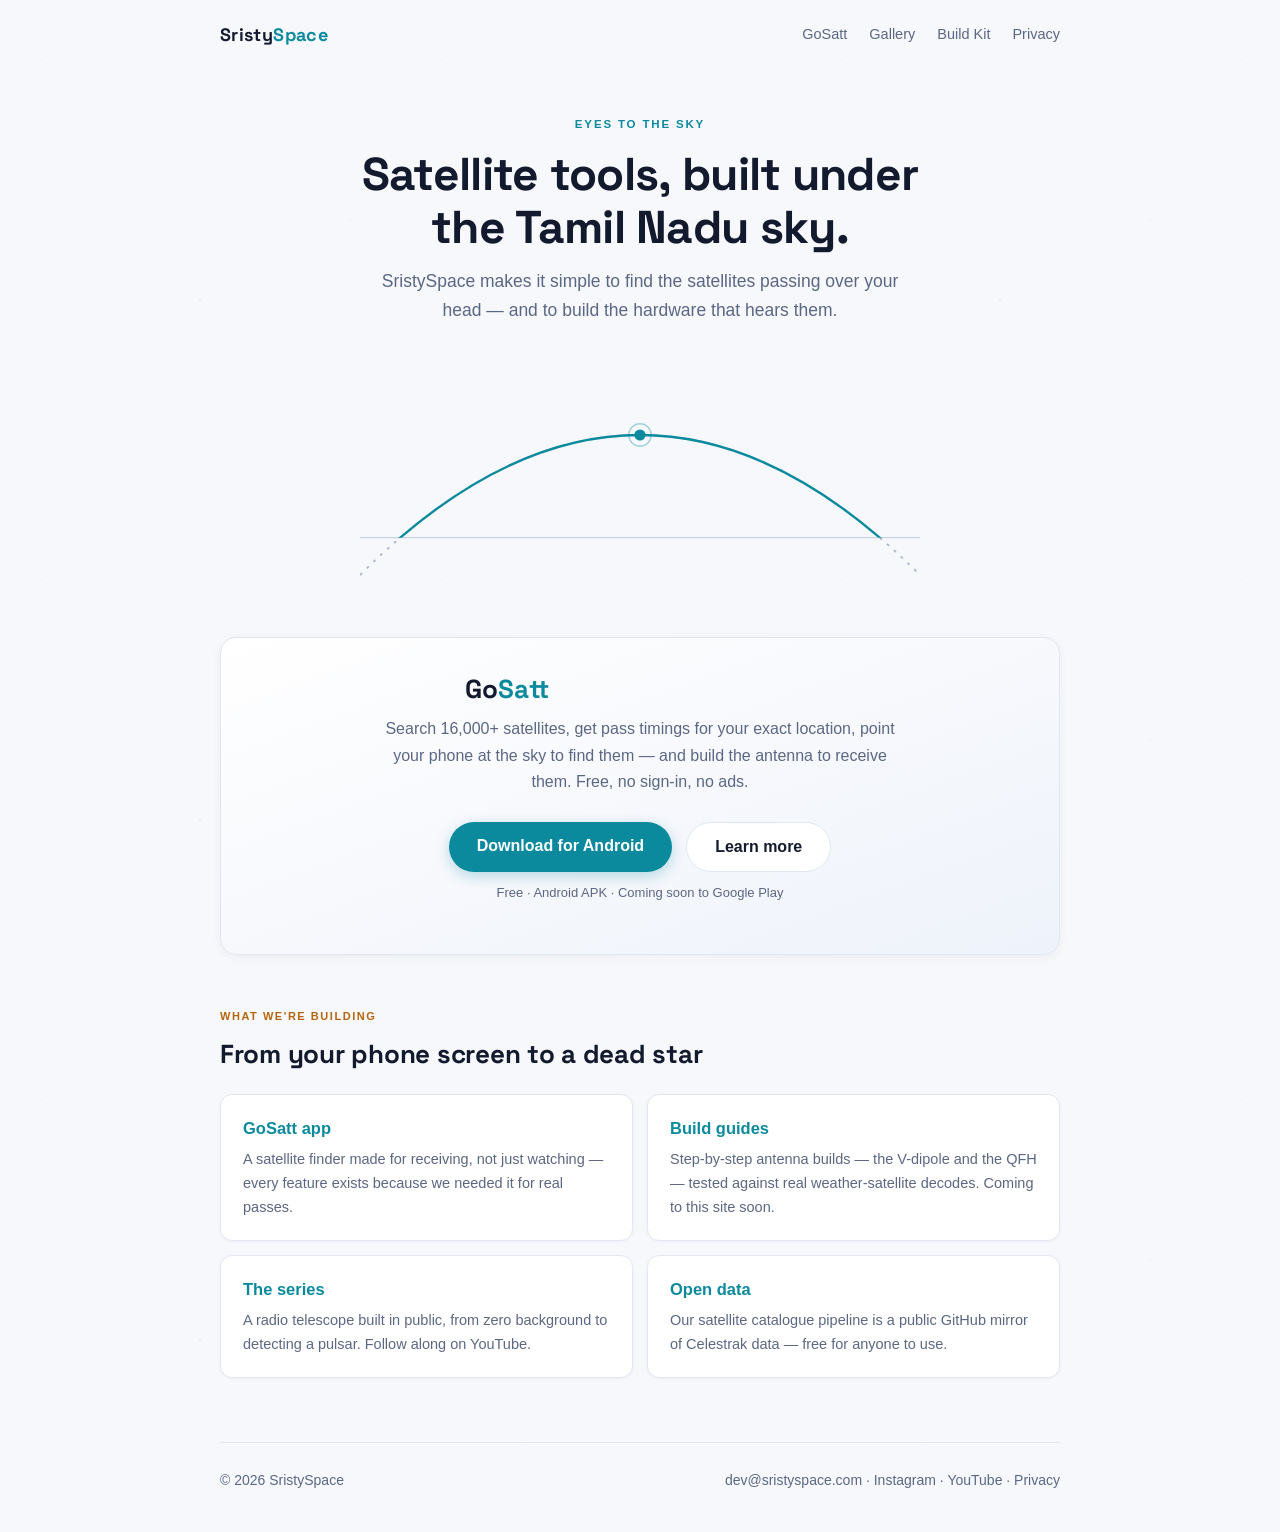
==== commit 57bb08a8: "added referall links" ====
--- a/index.html
+++ b/index.html
@@ -22,6 +22,7 @@
     <div class="nav-links">
       <a href="gosatt.html">GoSatt</a>
       <a href="gallery.html">Gallery</a>
+      <a href="parts.html">Build Kit</a>
       <a href="privacy.html">Privacy</a>
     </div>
   </nav>
--- a/styles.css
+++ b/styles.css
@@ -416,4 +416,36 @@
 a:focus-visible, .btn:focus-visible {
   outline: 2px solid var(--cyan);
   outline-offset: 3px;
-}+}
+
+/* ---------- Part-link (Build Kit cards) ---------- */
+.card .part-link {
+  display: inline-block;
+  margin-top: 12px;
+  color: var(--cyan);
+  font-size: 14px;
+  font-weight: 600;
+  text-decoration: none;
+}
+.card .part-link:hover, .card .part-link:focus-visible {
+  text-decoration: underline;
+}
+
+/* ---------- Part card with product image (Build Kit) ---------- */
+.part-card {
+  padding: 0 !important;
+  overflow: hidden;
+}
+.part-card img {
+  width: 100%;
+  height: 150px;
+  object-fit: contain;
+  background: var(--panel-2);
+  display: block;
+  border-bottom: 1px solid var(--border);
+}
+.part-card .part-card-body {
+  padding: 18px 22px 20px;
+}
+.part-card .part-card-body p { margin: 0; color: var(--dim); font-size: 14.5px; }
+.part-card .part-card-body h3 { margin: 0 0 6px; font-size: 16.5px; color: var(--cyan); }
